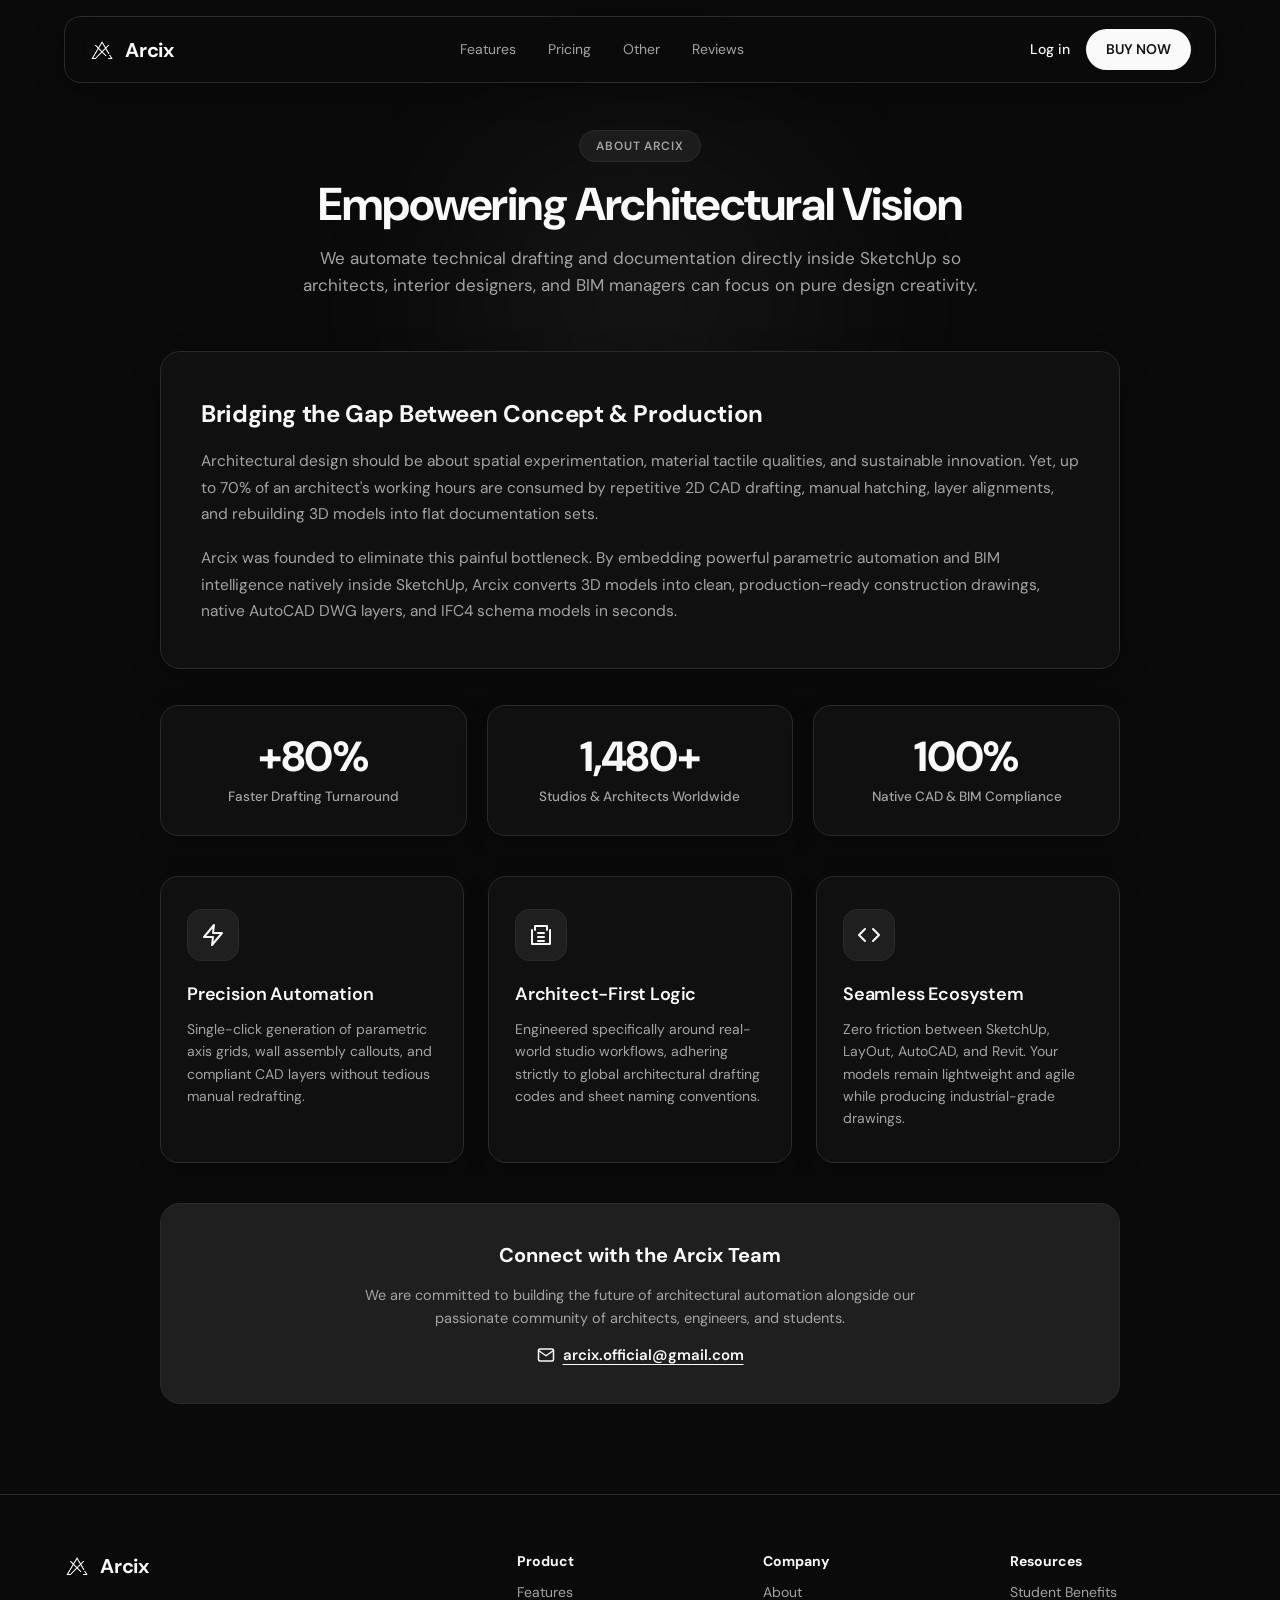
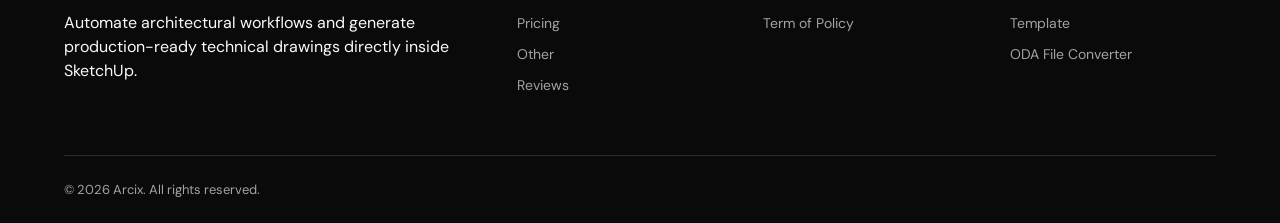
==== about.html @ 0bbe939a "Add files via upload" ====
<!doctype html>
<html lang="en" class="dark">

<head>
  <meta charset="UTF-8" />
  <meta name="viewport" content="width=device-width, initial-scale=1.0" />
  <meta name="description"
    content="Learn about Arcix - The intelligent SketchUp automation platform revolutionizing architectural workflows and construction documentation." />
  <title>About Arcix - Architectural Workflow Automation</title>
  <link rel="icon" id="favicon" type="image/png" href="logo/Logo_Light.png" />
  <link rel="apple-touch-icon" href="logo/Logo_Light.png" />

  <!-- Base site styling from Arcix -->
  <link rel="stylesheet" href="css/styles.css" />
  <!-- Dedicated Company pages styling -->
  <link rel="stylesheet" href="css/company.css" />
</head>

<body>
  <!-- Header: Arcix standard navigation -->
  <header class="site-header reveal reveal-top visible">
    <a class="brand" href="index.html" aria-label="Arcix home">
      <img class="brand-logo" src="logo/Logo_Light.png" alt="Arcix Logo" />
      <span>Arcix</span>
    </a>
    <nav aria-label="Main navigation">
      <a href="index.html#features">Features</a>
      <a href="index.html#pricing">Pricing</a>
      <a href="index.html#other">Other</a>
      <a href="index.html#reviews">Reviews</a>
    </nav>
    <div class="header-actions">
      <a class="login" href="#">Log in</a>
      <a class="button button-dark" href="index.html#pricing">BUY NOW</a>
    </div>
  </header>

  <main class="company-page">
    <div class="ambient-glow" aria-hidden="true"></div>

    <div class="container company-container">
      <div class="company-header">
        <span class="badge">About Arcix</span>
        <h1 class="page-title">Empowering Architectural Vision</h1>
        <p class="page-subtitle">
          We automate technical drafting and documentation directly inside SketchUp so architects, interior designers, and BIM managers can focus on pure design creativity.
        </p>
      </div>

      <!-- Story Showcase -->
      <article class="story-card">
        <h2>Bridging the Gap Between Concept &amp; Production</h2>
        <p>
          Architectural design should be about spatial experimentation, material tactile qualities, and sustainable innovation. Yet, up to 70% of an architect's working hours are consumed by repetitive 2D CAD drafting, manual hatching, layer alignments, and rebuilding 3D models into flat documentation sets.
        </p>
        <p>
          Arcix was founded to eliminate this painful bottleneck. By embedding powerful parametric automation and BIM intelligence natively inside SketchUp, Arcix converts 3D models into clean, production-ready construction drawings, native AutoCAD DWG layers, and IFC4 schema models in seconds.
        </p>
      </article>

      <!-- Key Metrics & Impact -->
      <div class="stats-grid">
        <div class="stat-card">
          <div class="stat-number">+80%</div>
          <p class="stat-label">Faster Drafting Turnaround</p>
        </div>
        <div class="stat-card">
          <div class="stat-number">1,480+</div>
          <p class="stat-label">Studios &amp; Architects Worldwide</p>
        </div>
        <div class="stat-card">
          <div class="stat-number">100%</div>
          <p class="stat-label">Native CAD &amp; BIM Compliance</p>
        </div>
      </div>

      <!-- Core Values -->
      <div class="values-grid">
        <div class="value-card">
          <div class="value-icon-box">
            <!-- Automation Icon -->
            <svg class="value-icon" viewBox="0 0 24 24" fill="none" stroke="currentColor" stroke-linecap="round" stroke-linejoin="round">
              <polygon points="13 2 3 14 12 14 11 22 21 10 12 10 13 2"/>
            </svg>
          </div>
          <h3 class="value-title">Precision Automation</h3>
          <p class="value-desc">
            Single-click generation of parametric axis grids, wall assembly callouts, and compliant CAD layers without tedious manual redrafting.
          </p>
        </div>

        <div class="value-card">
          <div class="value-icon-box">
            <!-- Architect First Icon -->
            <svg class="value-icon" viewBox="0 0 24 24" fill="none" stroke="currentColor" stroke-linecap="round" stroke-linejoin="round">
              <path d="M3 21h18M3 7v14M21 7v14M6 7V3h12v4M9 10h6M9 14h6M9 18h6"/>
            </svg>
          </div>
          <h3 class="value-title">Architect-First Logic</h3>
          <p class="value-desc">
            Engineered specifically around real-world studio workflows, adhering strictly to global architectural drafting codes and sheet naming conventions.
          </p>
        </div>

        <div class="value-card">
          <div class="value-icon-box">
            <!-- Interoperability Icon -->
            <svg class="value-icon" viewBox="0 0 24 24" fill="none" stroke="currentColor" stroke-linecap="round" stroke-linejoin="round">
              <polyline points="16 18 22 12 16 6"/>
              <polyline points="8 6 2 12 8 18"/>
            </svg>
          </div>
          <h3 class="value-title">Seamless Ecosystem</h3>
          <p class="value-desc">
            Zero friction between SketchUp, LayOut, AutoCAD, and Revit. Your models remain lightweight and agile while producing industrial-grade drawings.
          </p>
        </div>
      </div>

      <!-- Connect Callout -->
      <div class="contact-callout">
        <h3>Connect with the Arcix Team</h3>
        <p>
          We are committed to building the future of architectural automation alongside our passionate community of architects, engineers, and students.
        </p>
        <a class="contact-email-link" href="mailto:arcix.official@gmail.com">
          <svg width="18" height="18" viewBox="0 0 24 24" fill="none" stroke="currentColor" stroke-width="2" stroke-linecap="round" stroke-linejoin="round">
            <path d="M4 4h16c1.1 0 2 .9 2 2v12c0 1.1-.9 2-2 2H4c-1.1 0-2-.9-2-2V6c0-1.1.9-2 2-2z"/>
            <polyline points="22,6 12,13 2,6"/>
          </svg>
          <span>arcix.official@gmail.com</span>
        </a>
      </div>
    </div>
  </main>

  <!-- Footer: Arcix standard footer -->
  <footer class="site-footer reveal visible">
    <div class="container">
      <div class="footer-grid">
        <div>
          <a class="brand" href="index.html" aria-label="Arcix home">
            <img class="brand-logo" src="logo/Logo_Light.png" alt="Arcix Logo" />
            <span>Arcix</span>
          </a>
          <p>Automate architectural workflows and generate production-ready technical drawings directly inside SketchUp.</p>
        </div>
        <div>
          <h4>Product</h4>
          <a href="index.html#features">Features</a>
          <a href="index.html#pricing">Pricing</a>
          <a href="index.html#other">Other</a>
          <a href="index.html#reviews">Reviews</a>
        </div>
        <div>
          <h4>Company</h4>
          <a href="about.html">About</a>
          <a href="terms.html">Term of Policy</a>
        </div>
        <div>
          <h4>Resources</h4>
          <a href="student.html">Student Benefits</a>
          <a href="template.html">Template</a>
          <a href="oda-converter.html">ODA File Converter</a>
        </div>
      </div>
      <div class="footer-bottom">
        <span>© 2026 Arcix. All rights reserved.</span>
      </div>
    </div>
  </footer>
</body>

</html>
---- css/styles.css ----
@import url('https://fonts.googleapis.com/css2?family=DM+Mono:wght@400;500&family=DM+Sans:wght@400;500;600;700&display=swap');

/* ==========================================================================
   1. CSS VARIABLES & THEME SETUP
   ========================================================================== */
:root {
  --bg: #0a0a0a;
  --fg: #fafafa;
  --muted: #a3a3a3;
  --card: #101010;
  --secondary: #1f1f1f;
  --border: #292929;
  --radius: 16px;
}

/* Light Theme Variables */
html.light {
  --bg: #f7f7f8;
  --fg: #111111;
  --muted: #666666;
  --card: #ffffff;
  --secondary: #eeeeef;
  --border: #e2e2e4;
}

/* ==========================================================================
   2. RESET & BASE ELEMENTS
   ========================================================================== */
* {
  box-sizing: border-box;
}

html {
  scroll-behavior: smooth;
}

body {
  margin: 0;
  background: var(--bg);
  color: var(--fg);
  font-family: 'DM Sans', Arial, sans-serif;
  line-height: 1.5;
  transition: background-color 0.3s ease, color 0.3s ease;
}

a {
  color: inherit;
  text-decoration: none;
}

button {
  font: inherit;
  color: inherit;
  border: 0;
  cursor: pointer;
  background: none;
}

/* ==========================================================================
   3. LAYOUT UTILITIES
   ========================================================================== */
.container {
  width: min(1152px, calc(100% - 48px));
  margin: auto;
}

.section-pad {
  padding: 96px 24px 0;
}

.content-section {
  padding: 112px 0;
  scroll-margin-top: 32px;
}

/* ==========================================================================
   4. NAVIGATION & HEADER
   ========================================================================== */
.site-header {
  position: fixed;
  z-index: 10;
  top: 16px;
  left: 50%;
  transform: translateX(-50%);
  width: min(1152px, calc(100% - 32px));
  display: flex;
  align-items: center;
  justify-content: space-between;
  padding: 12px 24px;
  border: 1px solid var(--border);
  border-radius: var(--radius);
  background: rgba(10, 10, 10, 0.8);
  backdrop-filter: blur(14px);
  -webkit-backdrop-filter: blur(14px);
  box-shadow: 0 8px 30px rgba(0, 0, 0, 0.3);
  transition: background-color 0.3s ease, border-color 0.3s ease;
}

html.light .site-header {
  background: rgba(255, 255, 255, 0.85);
}

.brand {
  display: flex;
  align-items: center;
  gap: 10px;
  font-weight: 700;
  font-size: 20px;
  letter-spacing: -0.01em;
}

.brand-logo {
  width: 26px;
  height: 26px;
  object-fit: contain;
  display: block;
  flex-shrink: 0;
  transition: transform 0.2s ease, filter 0.2s ease;
}

.brand:hover .brand-logo {
  transform: scale(1.08);
}

html.light .brand-logo {
  filter: invert(1);
}

.site-header nav {
  display: flex;
  gap: 32px;
  color: var(--muted);
  font-size: 14px;
}

.site-header nav a:hover,
.site-footer a:hover {
  color: var(--fg);
}

.header-actions {
  display: flex;
  align-items: center;
  gap: 16px;
  font-size: 14px;
}

.login {
  font-weight: 500;
}

/* Common Button Styles */
.button {
  display: inline-flex;
  align-items: center;
  justify-content: center;
  border-radius: 999px;
  padding: 10px 20px;
  font-size: 14px;
  font-weight: 600;
  transition: 0.2s ease;
}

.button-dark {
  background: var(--fg);
  color: #111;
}

.button-dark:hover {
  opacity: 0.85;
}

.button-outline {
  border: 1px solid var(--border);
}

.button-outline:hover {
  background: var(--secondary);
}

/* ==========================================================================
   5. HERO SECTION
   ========================================================================== */
.hero {
  position: relative;
  width: 100%;
  height: 100vh;
  min-height: 600px;
  margin: 0;
  padding: 0;
  overflow: hidden;
}

.hero-stage {
  position: relative;
  width: 100%;
  height: 100%;
  overflow: hidden;
}

.hero-stage>.hero-image {
  position: absolute;
  inset: 0;
  width: 100%;
  height: 100%;
  object-fit: cover;
  object-position: center 42%;
}

/* Dark overlay for contrast on Hero text */
.hero-overlay {
  position: absolute;
  inset: 0;
  width: 100%;
  height: 100%;
  background: rgba(10, 10, 10, 0.55);
  pointer-events: none;
  z-index: 1;
}

/* Hero Content */
.hero-content {
  position: relative;
  z-index: 2;
  width: 100%;
  height: 100%;
  display: flex;
  flex-direction: column;
  align-items: center;
  justify-content: center;
  text-align: center;
  padding: 64px 24px;
  box-sizing: border-box;
}

@media (max-width: 850px) {
  .hero {
    height: 100vh;
    min-height: 520px;
  }

  /* Tùy chỉnh khối Features trên điện thoại / tablet */
  .features-section {
    padding: 64px 0 32px;
  }

  .features-heading h2 {
    font-size: 20px;
    margin-bottom: 16px;
  }

  .features-container {
    width: calc(100% - 24px);
    max-width: 100%;
  }

  .features-image-wrap {
    width: 100%;
    aspect-ratio: 2752 / 1536;
    height: auto;
    max-height: none;
  }
}

.proof {
  display: inline-flex;
  gap: 8px;
  align-items: center;
  border: 1px solid rgba(255, 255, 255, 0.2);
  background: rgba(255, 255, 255, 0.06);
  padding: 6px 16px;
  border-radius: 999px;
  color: rgba(255, 255, 255, 0.6);
  font-size: 12px;
  margin-bottom: 24px;
}

.hero h1 {
  max-width: 800px;
  margin: 0;
  font-size: clamp(42px, 6vw, 78px);
  line-height: 1.08;
  letter-spacing: -0.05em;
}

.hero-subtitle {
  max-width: 600px;
  margin-top: 24px;
  color: rgba(255, 255, 255, 0.8);
  font-size: 17px;
  transition: text-align 0.2s ease;
}

.hero-subtitle span {
  display: inline-block;
  background: rgba(255, 255, 255, 0.12);
  padding: 3px 6px;
  border-radius: 4px;
  line-height: 1.8;
  transition: all 0.2s ease;
}

/* Preset font classes applied via JS */
.hero-subtitle span.sans {
  font-family: 'DM Sans', sans-serif;
  text-transform: none;
}

.hero-subtitle span.display {
  font-family: 'DM Sans', sans-serif;
  font-weight: 700;
  letter-spacing: -0.02em;
}

.hero-subtitle span.mono {
  font-family: 'DM Mono', monospace;
  letter-spacing: -0.02em;
}

.hero-subtitle span.serif {
  font-family: Georgia, 'Times New Roman', serif;
  font-style: italic;
}

.hero-subtitle span.upper {
  text-transform: uppercase;
  letter-spacing: 0.08em;
  font-size: 14px;
}

/* ==========================================================================
   6. INTERACTIVE FORMATTING TOOLBAR
   ========================================================================== */
.toolbar {
  display: flex;
  align-items: center;
  gap: 4px;
  margin-top: 32px;
  padding: 8px 16px;
  border: 1px solid rgba(255, 255, 255, 0.2);
  border-radius: 999px;
  background: rgba(255, 255, 255, 0.07);
  backdrop-filter: blur(10px);
  -webkit-backdrop-filter: blur(10px);
}

.toolbar i {
  height: 18px;
  width: 1px;
  background: rgba(255, 255, 255, 0.2);
  margin: 0 8px;
}

.tool {
  min-width: 28px;
  padding: 5px 8px;
  border-radius: 6px;
  color: rgba(255, 255, 255, 0.73);
  transition: background 0.15s ease, color 0.15s ease;
}

.tool:hover,
.tool.active {
  background: rgba(255, 255, 255, 0.15);
  color: #fff;
}

/* Style Dropdown Picker */
.style-picker {
  position: relative;
}

.style-button {
  display: flex;
  align-items: center;
  gap: 8px;
  text-align: left;
}

.style-button span:first-child {
  display: flex;
  flex-direction: column;
  line-height: 1.1;
}

.style-button b {
  font-size: 10px;
}

.style-button small {
  font-size: 9px;
  color: rgba(255, 255, 255, 0.55);
}

.style-menu {
  position: absolute;
  bottom: 42px;
  left: 0;
  width: 160px;
  overflow: hidden;
  border: 1px solid rgba(255, 255, 255, 0.2);
  border-radius: 12px;
  background: rgba(17, 17, 17, 0.95);
  box-shadow: 0 14px 40px rgba(0, 0, 0, 0.5);
  backdrop-filter: blur(18px);
  -webkit-backdrop-filter: blur(18px);
  z-index: 20;
}

.style-menu button {
  display: flex;
  width: 100%;
  justify-content: space-between;
  align-items: center;
  padding: 10px 12px;
  color: rgba(255, 255, 255, 0.7);
  text-align: left;
  font-size: 12px;
  transition: background 0.15s ease, color 0.15s ease;
}

.style-menu button small {
  display: block;
  font-size: 10px;
  opacity: 0.7;
}

.style-menu button:hover,
.style-menu button.selected {
  background: rgba(255, 255, 255, 0.15);
  color: #fff;
}

/* ==========================================================================
   7. TRUST BAR SECTION
   ========================================================================== */
.trust-bar {
  border-bottom: 1px solid var(--border);
  padding: 24px;
}

.trust-items {
  display: flex;
  justify-content: center;
  flex-wrap: wrap;
  gap: 36px;
  color: var(--muted);
  font-size: 14px;
}

/* ==========================================================================
   8. HEADINGS & SHARED COMPONENTS
   ========================================================================== */
.section-heading {
  margin-bottom: 48px;
}

.section-heading h2,
.center-heading h2,
.feature-title,
.cta-card h2 {
  font-size: clamp(32px, 4vw, 44px);
  line-height: 1.12;
  letter-spacing: -0.04em;
  margin: 0;
}

.section-heading p,
.center-heading p,
.feature-intro {
  max-width: 520px;
  color: var(--muted);
  margin: 16px 0 0;
}

.badge {
  display: inline-block;
  background: var(--secondary);
  border-radius: 999px;
  padding: 6px 14px;
  color: var(--muted);
  font-size: 12px;
}

/* Shared Card Wrapper Styling */
.features-card,
.feature-card,
.platform-card,
.price-card,
.cta-card {
  border: 1px solid var(--border);
  background: var(--card);
  border-radius: var(--radius);
  overflow: hidden;
}

/* ==========================================================================
   10. FEATURES SHOWCASE
   ========================================================================== */
.features-section {
  position: relative;
  padding: 96px 0 48px;
}

.features-container {
  display: flex;
  flex-direction: column;
  align-items: center;
  justify-content: center;
  width: min(1152px, calc(100% - 32px));
  max-width: 1152px;
  margin: 0 auto;
}

.features-heading {
  margin-bottom: 32px;
  text-align: center;
  width: 100%;
}

.features-heading h2 {
  font-size: clamp(22px, 2.8vw, 36px);
  margin: 0;
  letter-spacing: -0.02em;
  font-weight: 700;
}

.features-showcase {
  position: relative;
  width: 100%;
  display: flex;
  justify-content: center;
  align-items: center;
}

.features-image-wrap {
  position: relative;
  width: 100%;
  max-width: 1152px;
  aspect-ratio: 2752 / 1536;
  border-radius: 16px;
  overflow: hidden;
  background: #fbf8f0;
  border: 1px solid rgba(255, 255, 255, 0.16);
  box-shadow: 0 24px 60px rgba(0, 0, 0, 0.5);
  transition: transform 0.3s ease, box-shadow 0.3s ease;
}

html.light .features-image-wrap {
  border-color: rgba(0, 0, 0, 0.12);
  box-shadow: 0 20px 50px rgba(0, 0, 0, 0.1);
}

.features-main-img {
  width: 100%;
  height: 100%;
  object-fit: contain;
  display: block;
}

/* ==========================================================================
   11. PRICING SECTION
   ========================================================================== */
.pricing-container {
  max-width: 1000px;
}

.center-heading {
  text-align: center;
  margin-bottom: 64px;
}

.center-heading small {
  color: var(--muted);
  letter-spacing: 0.2em;
}

.center-heading p {
  margin-left: auto;
  margin-right: auto;
}

/* ==========================================================================
   Billing Cycle Switcher (1 Month, 6 Months, 12 Months)
   ========================================================================== */
.billing-switcher-wrap {
  display: flex;
  justify-content: center;
  align-items: center;
  margin: -24px auto 40px;
}

.billing-switcher {
  display: inline-flex;
  align-items: center;
  gap: 4px;
  padding: 4px;
  background: var(--card);
  border: 1px solid var(--border);
  border-radius: 999px;
  box-shadow: 0 4px 20px rgba(0, 0, 0, 0.2);
}

.billing-btn {
  display: inline-flex;
  align-items: center;
  gap: 8px;
  padding: 7px 18px;
  border-radius: 999px;
  font-family: inherit;
  font-size: 13px;
  font-weight: 600;
  color: var(--muted);
  background: transparent;
  border: none;
  cursor: pointer;
  transition: all 0.25s cubic-bezier(0.16, 1, 0.3, 1);
  white-space: nowrap;
}

.billing-btn:hover {
  color: var(--fg);
}

.billing-btn.active {
  background: var(--fg);
  color: var(--bg);
  box-shadow: 0 2px 10px rgba(0, 0, 0, 0.2);
}

.billing-badge {
  font-size: 10px;
  font-weight: 700;
  padding: 2px 7px;
  border-radius: 999px;
  text-transform: uppercase;
  letter-spacing: 0.05em;
  background: rgba(34, 197, 94, 0.15);
  color: #22c55e;
  border: 1px solid rgba(34, 197, 94, 0.3);
  transition: all 0.2s ease;
}

.billing-btn.active .billing-badge {
  background: #111111;
  color: #22c55e;
  border-color: #22c55e;
}

html.light .billing-btn.active .billing-badge {
  background: #f7f7f8;
  color: #15803d;
  border-color: #15803d;
}

.pricing-grid {
  display: grid;
  grid-template-columns: repeat(3, 1fr);
  gap: 24px;
  align-items: stretch;
}

.price-card {
  display: flex;
  flex-direction: column;
  padding: 28px;
  transition: transform 0.2s ease, border-color 0.2s ease;
}

.price-card.featured {
  background: var(--fg);
  color: #111;
  transform: scaleY(1.04);
}

.price-card>em {
  align-self: center;
  background: #222;
  color: #fff;
  border-radius: 999px;
  padding: 5px 12px;
  font-size: 10px;
  font-style: normal;
  text-transform: uppercase;
  letter-spacing: 0.15em;
  margin-bottom: 12px;
}

.price-card p {
  color: var(--muted);
  margin: 0;
  font-weight: 600;
}

.featured p,
.featured > span {
  color: #666;
}

.price-card strong {
  font-size: 42px;
  letter-spacing: -0.04em;
  margin-top: 8px;
}

/* Strikethrough Original Price Row */
.price-val-row {
  display: inline-flex;
  align-items: baseline;
  gap: 10px;
  margin-top: 8px;
}

.price-val-row strong,
.price-card .price-val {
  margin-top: 0;
  font-size: 42px;
  font-weight: 700;
  letter-spacing: -0.04em;
  line-height: 1;
  display: inline-flex;
  align-items: baseline;
  gap: 4px;
  color: var(--fg);
}

.featured .price-val-row strong,
.featured .price-val {
  color: #111111;
}

.price-card .price-val span,
#standard-price-val,
#pro-price-val,
#ultra-price-val {
  font-size: 42px !important;
  font-weight: 700;
  letter-spacing: -0.04em;
  line-height: 1;
  display: inline-block;
  color: inherit !important;
}

.featured #pro-price-val {
  color: #111111 !important;
}

.price-original {
  font-size: 20px !important;
  font-weight: 500;
  color: var(--muted);
  text-decoration: line-through;
  text-decoration-color: #ef4444;
  -webkit-text-decoration-color: #ef4444;
  text-decoration-thickness: 2.5px;
  letter-spacing: -0.02em;
  opacity: 0.85;
  white-space: nowrap;
}

.featured .price-original {
  color: #777777;
}

.price-card strong small,
.price-card .period-text {
  font-size: 14px;
  color: var(--muted);
  font-weight: 400;
  letter-spacing: normal;
}

.featured strong small,
.featured .period-text {
  color: #666666;
}

.price-card > span {
  color: var(--muted);
  font-size: 14px;
}

.price-card hr {
  width: 100%;
  border: 0;
  border-top: 1px solid var(--border);
  margin: 24px 0;
}

.price-card ul {
  padding: 0;
  margin: 0;
  list-style: none;
  display: grid;
  gap: 12px;
  flex: 1;
  color: var(--muted);
  font-size: 14px;
}

.featured ul {
  color: #333;
}

.price-card li {
  display: flex;
  align-items: flex-start;
  gap: 15px;
  line-height: 1.45;
}

.price-card li:before {
  content: '✓';
  display: grid;
  place-items: center;
  width: 16px;
  height: 16px;
  flex-shrink: 0;
  border-radius: 50%;
  background: #222;
  color: #fff;
  font-size: 10px;
  margin-top: 2px;
}

.price-card a {
  display: flex;
  justify-content: center;
  gap: 8px;
  border: 1px solid var(--border);
  border-radius: 12px;
  padding: 11px;
  margin-top: 32px;
  font-size: 14px;
  font-weight: 600;
  transition: background 0.2s, color 0.2s;
}

.price-card a:hover {
  background: var(--fg);
  color: var(--bg);
}

.featured a {
  background: #111;
  color: #fff;
  border-color: #111;
}

/* Dual action buttons for Pro card */
.price-actions {
  display: flex;
  flex-direction: column;
  gap: 10px;
  margin-top: 32px;
}

.price-card .price-actions a {
  margin-top: 0;
}

.featured a.btn-upgrade-standard {
  background: #ffffff;
  color: #000000;
  border: 1.5px solid #000000;
  box-shadow: 0 1px 3px rgba(0, 0, 0, 0.08);
}

.featured a.btn-upgrade-standard:hover {
  background: #000000;
  color: #ffffff;
  border-color: #000000;
}

/* Ultra device selector & header row */
.price-header-row {
  display: flex;
  align-items: center;
  justify-content: space-between;
  gap: 8px;
  margin-top: 8px;
}

.price-header-row .price-val-row {
  margin-top: 0;
  display: inline-flex;
  align-items: baseline;
  gap: 8px;
}

.price-header-row strong,
.price-header-row .price-val {
  margin-top: 0;
  display: inline-flex;
  align-items: baseline;
  gap: 4px;
  font-size: 42px;
  font-weight: 700;
  letter-spacing: -0.04em;
  color: var(--fg);
  line-height: 1;
}

.price-card strong #standard-price-val,
.price-card strong #ultra-price-val,
.price-header-row #ultra-price-val {
  font-size: 42px !important;
  font-weight: 700;
  letter-spacing: -0.04em;
  color: var(--fg);
  line-height: 1;
  display: inline-block;
}

.price-card strong #pro-price-val {
  font-size: 42px !important;
  font-weight: 700;
  letter-spacing: -0.04em;
  color: #111111;
  line-height: 1;
  display: inline-block;
}

.price-header-row strong small {
  font-size: 14px;
  color: var(--muted);
  font-weight: 400;
  letter-spacing: normal;
}

/* Device Select Dropdown (Above Get Started button) */
.device-select-box {
  width: 100%;
}

.device-select {
  width: 100%;
  appearance: none;
  -webkit-appearance: none;
  -moz-appearance: none;
  background-color: var(--secondary);
  color: var(--fg);
  border: 1px solid var(--border);
  border-radius: 12px;
  padding: 11px 36px 11px 16px;
  font-family: inherit;
  font-size: 14px;
  font-weight: 600;
  cursor: pointer;
  outline: none;
  transition: border-color 0.2s ease, background-color 0.2s ease;
  background-image: url("data:image/svg+xml,%3Csvg xmlns='http://www.w3.org/2000/svg' width='14' height='14' viewBox='0 0 24 24' fill='none' stroke='%23a3a3a3' stroke-width='2.5' stroke-linecap='round' stroke-linejoin='round'%3E%3Cpath d='m6 9 6 6 6-6'/%3E%3C/svg%3E");
  background-repeat: no-repeat;
  background-position: right 14px center;
  line-height: 1.4;
  box-sizing: border-box;
  display: block;
}

.device-select:hover {
  border-color: var(--muted);
  background-color: #222222;
}

.device-select:focus {
  border-color: var(--fg);
  box-shadow: 0 0 0 2px rgba(255, 255, 255, 0.12);
}

.device-select option {
  background-color: #181818;
  color: #fafafa;
  padding: 10px 14px;
  font-size: 14px;
  font-weight: 500;
}

html.light .device-select option {
  background-color: #ffffff;
  color: #111111;
}

@keyframes pricePop {
  0% {
    transform: scale(0.92);
    opacity: 0.5;
  }

  100% {
    transform: scale(1);
    opacity: 1;
  }
}

.price-pop {
  animation: pricePop 0.22s cubic-bezier(0.16, 1, 0.3, 1);
}

/* ==========================================================================
   12. PRODUCTS & ECOSYSTEM SECTION (4-COLUMN HORIZONTAL LIST)
   ========================================================================== */
.feature-title {
  max-width: 620px;
  margin: 16px 0;
}

/* Ecosystem Switcher (PLUGIN / TEMPLATE) */
.ecosystem-switcher-wrap {
  display: flex;
  justify-content: center;
  align-items: center;
  margin: 32px auto 36px;
  width: 100%;
}

.ecosystem-switcher {
  display: inline-flex;
  align-items: center;
  gap: 4px;
  padding: 4px;
  background: var(--card);
  border: 1px solid var(--border);
  border-radius: 999px;
  box-shadow: 0 4px 18px rgba(0, 0, 0, 0.2);
}

.ecosystem-btn {
  display: inline-flex;
  align-items: center;
  gap: 8px;
  padding: 8px 24px;
  border-radius: 999px;
  font-size: 13px;
  font-weight: 700;
  letter-spacing: 0.06em;
  color: var(--muted);
  cursor: pointer;
  background: transparent;
  border: none;
  transition: all 0.2s cubic-bezier(0.16, 1, 0.3, 1);
  outline: none;
}

.ecosystem-btn:hover {
  color: var(--fg);
}

.ecosystem-btn.active {
  background: var(--fg);
  color: var(--bg);
  box-shadow: 0 2px 10px rgba(0, 0, 0, 0.2);
}

html.light .ecosystem-switcher {
  background: #ffffff;
  border-color: var(--border);
  box-shadow: 0 4px 16px rgba(0, 0, 0, 0.06);
}

html.light .ecosystem-btn.active {
  background: #111111;
  color: #ffffff;
}

.ecosystem-view {
  animation: ecosystemFadeIn 0.26s cubic-bezier(0.16, 1, 0.3, 1);
}

@keyframes ecosystemFadeIn {
  from {
    opacity: 0;
    transform: translateY(8px);
  }
  to {
    opacity: 1;
    transform: translateY(0);
  }
}

.products-grid {
  display: grid;
  grid-template-columns: repeat(4, 1fr);
  gap: 20px;
  margin-top: 0;
}

.product-card {
  background: var(--card);
  border: 1px solid var(--border);
  border-radius: var(--radius);
  overflow: hidden;
  display: flex;
  flex-direction: column;
  transition: transform 0.25s ease, border-color 0.25s ease, box-shadow 0.25s ease;
}

.product-card:hover {
  transform: translateY(-4px);
  border-color: rgba(255, 255, 255, 0.45);
  box-shadow: 0 16px 36px rgba(0, 0, 0, 0.5);
}

html.light .product-card:hover {
  border-color: rgba(0, 0, 0, 0.35);
  box-shadow: 0 16px 36px rgba(0, 0, 0, 0.12);
}

.product-card-img {
  width: 100%;
  height: 160px;
  background: #ffffff;
  display: flex;
  align-items: center;
  justify-content: center;
  padding: 12px;
  box-sizing: border-box;
  border-bottom: 1px solid var(--border);
  overflow: hidden;
}

.product-card-img img {
  width: 100%;
  height: 100%;
  object-fit: contain;
  display: block;
  transition: transform 0.3s ease;
}

.product-card:hover .product-card-img img {
  transform: scale(1.05);
}

.product-card-body {
  padding: 20px;
  display: flex;
  flex-direction: column;
  flex: 1;
}

.product-badge {
  font-family: 'DM Mono', monospace;
  font-size: 11px;
  font-weight: 700;
  letter-spacing: 0.08em;
  color: var(--muted);
  text-transform: uppercase;
  margin-bottom: 8px;
}

.product-card-body h3 {
  font-size: 16px;
  font-weight: 600;
  line-height: 1.35;
  margin: 0 0 8px;
  color: var(--fg);
}

.product-card-body p {
  font-size: 13px;
  color: var(--muted);
  line-height: 1.6;
  margin: 0;
  flex: 1;
}

/* Product Card Footer & Pricing */
.product-card-footer {
  margin-top: 18px;
  padding-top: 14px;
  border-top: 1px solid var(--border);
  display: flex;
  flex-direction: column;
  gap: 12px;
}

.product-price-row {
  display: flex;
  align-items: baseline;
  gap: 8px;
}

.product-price-original {
  font-size: 14px;
  font-weight: 500;
  color: var(--muted);
  text-decoration: line-through;
  text-decoration-color: #ef4444;
  -webkit-text-decoration-color: #ef4444;
  text-decoration-thickness: 1.5px;
  opacity: 0.85;
}

.product-price {
  display: inline-flex;
  align-items: baseline;
  gap: 4px;
}

.product-price-val {
  font-size: 22px;
  font-weight: 700;
  letter-spacing: -0.03em;
  color: var(--fg);
  line-height: 1;
}

.product-price-unit {
  font-size: 12px;
  color: var(--muted);
  font-weight: 400;
}

.product-buy-btn {
  display: flex;
  align-items: center;
  justify-content: center;
  gap: 6px;
  width: 100%;
  padding: 10px 14px;
  border-radius: 10px;
  border: 1px solid var(--border);
  background: var(--secondary);
  color: var(--fg);
  font-size: 13px;
  font-weight: 600;
  box-sizing: border-box;
  text-decoration: none;
  transition: background-color 0.2s ease, color 0.2s ease, border-color 0.2s ease, transform 0.2s ease, box-shadow 0.2s ease;
  cursor: pointer;
}

.product-buy-btn:hover {
  background: var(--fg);
  color: var(--bg);
  border-color: var(--fg);
  transform: translateY(-2px);
  box-shadow: 0 4px 14px rgba(0, 0, 0, 0.35);
}

.product-buy-btn b {
  transition: transform 0.2s ease;
  display: inline-block;
}

.product-buy-btn:hover b {
  transform: translateX(3px);
}

html.light .product-buy-btn {
  background: #f2f2f4;
  color: #111111;
  border-color: #e2e2e4;
}

html.light .product-buy-btn:hover {
  background: #111111;
  color: #ffffff;
  border-color: #111111;
  box-shadow: 0 4px 14px rgba(0, 0, 0, 0.12);
}

/* ==========================================================================
   13. CTA SECTION
   ========================================================================== */
.cta-card {
  position: relative;
  text-align: center;
  padding: 64px 32px;
  background: var(--secondary);
  background-image: radial-gradient(rgba(255, 255, 255, 0.08) 1px, transparent 1px);
  background-size: 24px 24px;
}

.cta-card p {
  max-width: 500px;
  margin: 16px auto 0;
  color: var(--muted);
}

.cta-card>div {
  display: flex;
  justify-content: center;
  gap: 16px;
  margin-top: 32px;
}

/* ==========================================================================
   14. REVIEWS & TESTIMONIALS SECTION (4.8 / 5.0 STARS)
   ========================================================================== */
.reviews-section {
  position: relative;
  border-top: 1px solid var(--border);
}

.reviews-intro {
  max-width: 620px;
  margin: 16px auto 0;
  color: var(--muted);
}

/* Scoreboard Card */
.reviews-scoreboard {
  background: var(--card);
  border: 1px solid var(--border);
  border-radius: var(--radius);
  padding: 36px 48px;
  display: grid;
  grid-template-columns: 280px 1fr;
  gap: 48px;
  align-items: center;
  box-shadow: 0 12px 32px rgba(0, 0, 0, 0.25);
  max-width: 860px;
  margin: 48px auto 0;
}

html.light .reviews-scoreboard {
  box-shadow: 0 12px 32px rgba(0, 0, 0, 0.05);
}

/* Score summary column */
.score-summary {
  display: flex;
  flex-direction: column;
  align-items: center;
  text-align: center;
  border-right: 1px solid var(--border);
  padding-right: 28px;
}

.score-big {
  font-size: 64px;
  font-weight: 800;
  line-height: 1;
  letter-spacing: -0.04em;
  background: linear-gradient(135deg, #f59e0b, #fbbf24);
  -webkit-background-clip: text;
  -webkit-text-fill-color: transparent;
}

.score-stars {
  display: flex;
  gap: 4px;
  margin: 10px 0 6px;
  color: #f59e0b;
  font-size: 20px;
  line-height: 1;
}

.score-caption {
  margin: 0 0 4px;
  font-size: 14px;
  color: var(--fg);
}

.score-caption strong {
  font-weight: 700;
  color: #f59e0b;
}

.score-count {
  font-size: 12px;
  color: var(--muted);
}

/* Score distribution bars */
.score-bars {
  display: flex;
  flex-direction: column;
  gap: 10px;
  justify-content: center;
}

.score-bar-row {
  display: flex;
  align-items: center;
  gap: 12px;
  font-size: 12px;
}

.bar-label {
  font-family: 'DM Mono', monospace;
  font-size: 11px;
  font-weight: 600;
  color: var(--muted);
  width: 50px;
  flex-shrink: 0;
}

.bar-track {
  flex: 1;
  height: 8px;
  background: rgba(255, 255, 255, 0.08);
  border-radius: 999px;
  overflow: hidden;
}

html.light .bar-track {
  background: rgba(0, 0, 0, 0.07);
}

.bar-fill {
  height: 100%;
  border-radius: 999px;
  background: linear-gradient(90deg, #f59e0b, #fbbf24);
  transition: width 0.6s cubic-bezier(0.16, 1, 0.3, 1);
}

.bar-pct {
  font-family: 'DM Mono', monospace;
  font-size: 11px;
  color: var(--muted);
  width: 34px;
  text-align: right;
  flex-shrink: 0;
}

/* Reviews Grid */
.reviews-grid {
  display: grid;
  grid-template-columns: repeat(3, 1fr);
  gap: 24px;
  margin-top: 48px;
}

.review-card {
  background: var(--card);
  border: 1px solid var(--border);
  border-radius: var(--radius);
  padding: 24px;
  display: flex;
  flex-direction: column;
  transition: transform 0.25s ease, border-color 0.25s ease, box-shadow 0.25s ease, opacity 0.3s ease;
}

.review-card:hover {
  transform: translateY(-4px);
  border-color: rgba(255, 255, 255, 0.35);
  box-shadow: 0 16px 36px rgba(0, 0, 0, 0.45);
}

html.light .review-card:hover {
  border-color: rgba(0, 0, 0, 0.25);
  box-shadow: 0 16px 36px rgba(0, 0, 0, 0.08);
}

.review-card.hidden {
  display: none !important;
}

/* Review card header */
.review-header {
  display: flex;
  align-items: center;
  gap: 12px;
  margin-bottom: 14px;
  padding-bottom: 14px;
  border-bottom: 1px solid var(--border);
}

.reviewer-avatar {
  width: 42px;
  height: 42px;
  border-radius: 50%;
  display: flex;
  align-items: center;
  justify-content: center;
  font-weight: 700;
  font-size: 14px;
  color: #ffffff;
  flex-shrink: 0;
  letter-spacing: 0.02em;
  box-shadow: 0 4px 12px rgba(0, 0, 0, 0.25);
}

.avatar-blue {
  background: linear-gradient(135deg, #1d4ed8, #3b82f6);
}

.avatar-purple {
  background: linear-gradient(135deg, #6d28d9, #a855f7);
}

.avatar-emerald {
  background: linear-gradient(135deg, #047857, #10b981);
}

.avatar-amber {
  background: linear-gradient(135deg, #b45309, #f59e0b);
}

.avatar-rose {
  background: linear-gradient(135deg, #be123c, #f43f5e);
}

.avatar-cyan {
  background: linear-gradient(135deg, #0e7490, #06b6d4);
}

.reviewer-meta {
  display: flex;
  flex-direction: column;
  align-items: flex-start;
  gap: 4px;
  overflow: hidden;
}

.reviewer-meta h4,
.reviewer-name-row h4 {
  margin: 0;
  font-size: 14px;
  font-weight: 700;
  color: var(--fg);
}

.verified-pill {
  display: inline-flex;
  align-items: center;
  width: fit-content;
  font-size: 10px;
  font-weight: 600;
  color: #10b981;
  background: rgba(16, 185, 129, 0.12);
  border: 1px solid rgba(16, 185, 129, 0.28);
  border-radius: 999px;
  padding: 1px 7px;
  line-height: 1.4;
  white-space: nowrap;
}

html.light .verified-pill {
  background: rgba(16, 185, 129, 0.14);
  color: #047857;
  border-color: rgba(4, 120, 87, 0.25);
}

.reviewer-role {
  font-size: 12px;
  color: var(--muted);
  line-height: 1.35;
  white-space: nowrap;
  overflow: hidden;
  text-overflow: ellipsis;
}

/* Rating row inside header aligned to the right */
.review-rating-row {
  display: flex;
  align-items: center;
  gap: 8px;
  margin-left: auto;
  flex-shrink: 0;
}

.review-stars {
  display: inline-flex;
  gap: 2px;
  color: #f59e0b;
  font-size: 15px;
  line-height: 1;
}

.review-stars .star-icon.dim {
  color: var(--border);
  opacity: 0.7;
}

.review-score-tag {
  font-family: 'DM Mono', monospace;
  font-size: 11px;
  font-weight: 700;
  color: #f59e0b;
}

/* Title & Body */
.review-title {
  font-size: 15px;
  font-weight: 700;
  line-height: 1.35;
  margin: 0 0 10px;
  color: var(--fg);
  letter-spacing: -0.01em;
}

.review-body {
  font-size: 13.5px;
  line-height: 1.6;
  color: var(--muted);
  margin: 0;
}

/* ==========================================================================
   15. FOOTER
   ========================================================================== */
.site-footer {
  border-top: 1px solid var(--border);
  padding: 56px 0 24px;
}

.footer-grid {
  display: grid;
  grid-template-columns: 2fr repeat(3, 1fr);
  gap: 40px;
}

.footer-grid>div {
  display: flex;
  flex-direction: column;
  gap: 10px;
}

.footer-grid .brand {
  margin-bottom: 4px;
}

.footer-grid h4 {
  margin: 0;
  font-size: 14px;
}

.footer-grid a:not(.brand) {
  color: var(--muted);
  font-size: 14px;
}

.footer-bottom {
  display: flex;
  justify-content: space-between;
  border-top: 1px solid var(--border);
  margin-top: 56px;
  padding-top: 24px;
  color: var(--muted);
  font-size: 13px;
}

/* ==========================================================================
   15. SCROLL ANIMATIONS
   ========================================================================== */
.reveal {
  opacity: 0;
  transform: translateY(28px);
  transition: opacity 0.7s ease, transform 0.7s ease;
}

.reveal.visible {
  opacity: 1;
  transform: none;
}

.reveal-top {
  opacity: 0;
  transform: translate(-50%, -20px);
}

.reveal-top.visible {
  transform: translate(-50%, 0);
}

/* ==========================================================================
   16. RESPONSIVE DESIGN (MEDIA QUERIES)
   ========================================================================== */
@media (max-width: 760px) {
  .site-header {
    padding: 10px 14px;
  }

  .site-header nav,
  .login {
    display: none;
  }

  .header-actions {
    margin-left: auto;
  }

  .section-pad {
    padding-left: 12px;
    padding-right: 12px;
  }

  .hero-panel {
    min-height: 590px;
  }

  .hero-content {
    padding: 56px 16px 160px;
  }

  .toolbar {
    flex-wrap: wrap;
    justify-content: center;
    border-radius: 18px;
  }

  .features-grid,
  .platform-grid,
  .pricing-grid {
    grid-template-columns: 1fr;
  }

  .products-grid {
    grid-template-columns: repeat(2, 1fr);
  }
}

@media (max-width: 600px) {
  .products-grid {
    grid-template-columns: 1fr;
  }

  .price-card.featured {
    transform: none;
  }

  .footer-grid {
    grid-template-columns: 1fr 1fr;
  }

  .footer-grid>div:first-child {
    grid-column: 1 / -1;
  }

  .footer-bottom {
    flex-direction: column;
    gap: 12px;
  }


  .cta-card>div {
    flex-direction: column;
    align-items: stretch;
  }
}

@media (max-width: 960px) {
  .reviews-scoreboard {
    grid-template-columns: 1fr;
    padding: 28px 24px;
    gap: 28px;
    text-align: center;
  }

  .score-summary {
    border-right: none;
    border-bottom: 1px solid var(--border);
    padding-right: 0;
    padding-bottom: 24px;
  }

  .score-bars {
    max-width: 420px;
    margin: 0 auto;
    width: 100%;
  }

  .reviews-grid {
    grid-template-columns: repeat(2, 1fr);
  }
}

@media (max-width: 680px) {
  .reviews-grid {
    grid-template-columns: 1fr;
  }
}

/* ==========================================================================
   17. ACCESSIBILITY PREFERENCES
   ========================================================================== */
@media (prefers-reduced-motion: reduce) {

  *,
  *::before,
  *::after {
    scroll-behavior: auto !important;
    animation: none !important;
    transition: none !important;
  }
}
---- css/company.css ----
/* ==========================================================================
   Company Pages (About & Terms of Policy) Styles - Arcix
   Fully Compatible with Arcix Dark & Light Themes
   ========================================================================== */

/* Page Wrapper */
.company-page {
  position: relative;
  min-height: calc(100vh - 200px);
  display: flex;
  flex-direction: column;
  justify-content: flex-start;
  align-items: center;
  padding: 130px 24px 90px;
  background-color: var(--bg);
  overflow: hidden;
}

/* Subtle Ambient Glow */
.ambient-glow {
  position: absolute;
  top: 60px;
  left: 50%;
  transform: translateX(-50%);
  width: 720px;
  height: 480px;
  background: radial-gradient(circle, rgba(255, 255, 255, 0.05) 0%, rgba(255, 255, 255, 0.015) 45%, transparent 70%);
  pointer-events: none;
  z-index: 0;
  filter: blur(50px);
}

html.light .ambient-glow {
  background: radial-gradient(circle, rgba(0, 0, 0, 0.035) 0%, rgba(0, 0, 0, 0.01) 45%, transparent 70%);
}

/* Main Container */
.company-container {
  position: relative;
  z-index: 1;
  max-width: 960px;
  width: 100%;
  margin: 0 auto;
}

/* Header Section */
.company-header {
  text-align: center;
  margin-bottom: 52px;
}

.company-header .badge {
  display: inline-block;
  font-size: 12px;
  font-weight: 600;
  letter-spacing: 0.08em;
  text-transform: uppercase;
  color: var(--muted);
  background: rgba(255, 255, 255, 0.06);
  border: 1px solid var(--border);
  padding: 6px 16px;
  border-radius: 999px;
  margin-bottom: 16px;
}

html.light .company-header .badge {
  background: rgba(0, 0, 0, 0.04);
}

.page-title {
  font-size: clamp(32px, 4.5vw, 46px);
  font-weight: 700;
  letter-spacing: -0.025em;
  color: var(--fg);
  margin: 0 0 14px;
  line-height: 1.15;
}

.page-subtitle {
  font-size: clamp(15px, 2vw, 17px);
  color: var(--muted);
  max-width: 680px;
  margin: 0 auto;
  line-height: 1.6;
}

/* ==========================================================================
   About Page Components
   ========================================================================== */

/* Story Showcase Card */
.story-card {
  position: relative;
  background: var(--card);
  border: 1px solid var(--border);
  border-radius: 20px;
  padding: 44px 40px;
  margin-bottom: 36px;
  box-shadow: 0 10px 30px rgba(0, 0, 0, 0.25);
  overflow: hidden;
}

.story-card h2 {
  font-size: 24px;
  font-weight: 700;
  color: var(--fg);
  margin: 0 0 16px;
  letter-spacing: -0.015em;
}

.story-card p {
  font-size: 15.5px;
  color: var(--muted);
  line-height: 1.7;
  margin: 0 0 18px;
}

.story-card p:last-child {
  margin-bottom: 0;
}

/* Stats Metric Grid */
.stats-grid {
  display: grid;
  grid-template-columns: repeat(3, 1fr);
  gap: 20px;
  margin-bottom: 40px;
  width: 100%;
}

.stat-card {
  background: var(--card);
  border: 1px solid var(--border);
  border-radius: 18px;
  padding: 28px 24px;
  text-align: center;
  box-shadow: 0 8px 24px rgba(0, 0, 0, 0.2);
  transition: transform 0.25s ease, border-color 0.25s ease;
}

.stat-card:hover {
  transform: translateY(-3px);
  border-color: rgba(255, 255, 255, 0.2);
}

.stat-number {
  font-size: clamp(32px, 3.5vw, 42px);
  font-weight: 800;
  letter-spacing: -0.03em;
  color: var(--fg);
  line-height: 1.1;
  margin-bottom: 6px;
}

.stat-label {
  font-size: 13.5px;
  color: var(--muted);
  font-weight: 500;
  margin: 0;
}

/* Values Grid */
.values-grid {
  display: grid;
  grid-template-columns: repeat(3, 1fr);
  gap: 24px;
  margin-bottom: 40px;
  width: 100%;
}

.value-card {
  position: relative;
  background: var(--card);
  border: 1px solid var(--border);
  border-radius: 18px;
  padding: 32px 26px;
  box-shadow: 0 8px 24px rgba(0, 0, 0, 0.2);
  display: flex;
  flex-direction: column;
  transition: transform 0.25s cubic-bezier(0.16, 1, 0.3, 1), border-color 0.25s ease;
}

.value-card:hover {
  transform: translateY(-4px);
  border-color: rgba(255, 255, 255, 0.22);
}

.value-icon-box {
  width: 52px;
  height: 52px;
  border-radius: 14px;
  display: flex;
  align-items: center;
  justify-content: center;
  background: var(--secondary);
  border: 1px solid var(--border);
  color: var(--fg);
  margin-bottom: 20px;
}

.value-icon {
  width: 24px;
  height: 24px;
  stroke-width: 2;
}

.value-title {
  font-size: 18px;
  font-weight: 600;
  color: var(--fg);
  margin: 0 0 10px;
  letter-spacing: -0.01em;
}

.value-desc {
  font-size: 14px;
  color: var(--muted);
  line-height: 1.6;
  margin: 0;
}

/* Mission Contact Callout */
.contact-callout {
  background: var(--secondary);
  border: 1px solid var(--border);
  border-radius: 20px;
  padding: 36px 32px;
  text-align: center;
  display: flex;
  flex-direction: column;
  align-items: center;
  gap: 14px;
}

.contact-callout h3 {
  font-size: 20px;
  font-weight: 700;
  color: var(--fg);
  margin: 0;
}

.contact-callout p {
  color: var(--muted);
  font-size: 14.5px;
  max-width: 560px;
  margin: 0;
  line-height: 1.6;
}

.contact-email-link {
  display: inline-flex;
  align-items: center;
  gap: 8px;
  color: var(--fg);
  font-weight: 600;
  font-size: 15px;
  text-decoration: underline;
  text-underline-offset: 4px;
  transition: opacity 0.2s ease;
}

.contact-email-link:hover {
  opacity: 0.85;
}

/* ==========================================================================
   Terms of Policy Page Components
   ========================================================================== */

.terms-wrapper {
  width: 100%;
}

.terms-card,
.terms-section {
  position: relative;
  background: var(--card);
  border: 1px solid var(--border);
  border-radius: 20px;
  padding: 40px 40px;
  box-shadow: 0 8px 24px rgba(0, 0, 0, 0.2);
  transition: border-color 0.25s ease;
}

.terms-card:hover,
.terms-section:hover {
  border-color: rgba(255, 255, 255, 0.18);
}

.terms-item {
  margin-bottom: 38px;
}

.terms-item:last-child {
  margin-bottom: 0;
}

.terms-section-header {
  display: flex;
  align-items: center;
  gap: 12px;
  margin-bottom: 18px;
}

.section-number {
  font-family: 'DM Mono', monospace;
  font-size: 12px;
  font-weight: 700;
  color: var(--muted);
  background: var(--secondary);
  border: 1px solid var(--border);
  padding: 3px 9px;
  border-radius: 6px;
}

.terms-card h2,
.terms-section h2 {
  font-size: 20px;
  font-weight: 700;
  color: var(--fg);
  margin: 0;
  letter-spacing: -0.015em;
}

.terms-card h3 {
  font-size: 17px;
  font-weight: 700;
  color: var(--fg);
  margin: 24px 0 12px;
  letter-spacing: -0.01em;
}

.terms-card h4 {
  font-size: 15px;
  font-weight: 700;
  color: var(--fg);
  margin: 20px 0 10px;
}

.terms-card p,
.terms-section p {
  font-size: 14.5px;
  color: var(--muted);
  line-height: 1.7;
  margin: 0 0 14px;
}

.terms-card p:last-child,
.terms-section p:last-child {
  margin-bottom: 0;
}

/* Metadata Grid */
.terms-meta-grid {
  display: grid;
  grid-template-columns: repeat(2, 1fr);
  gap: 12px 24px;
  background: var(--secondary);
  border: 1px solid var(--border);
  border-radius: 14px;
  padding: 18px 22px;
  margin-bottom: 24px;
}

.terms-meta-item {
  display: flex;
  flex-wrap: wrap;
  align-items: baseline;
  gap: 6px;
  font-size: 13.5px;
}

.terms-meta-label {
  font-weight: 600;
  color: var(--fg);
}

.terms-meta-val {
  color: var(--muted);
  font-family: 'DM Mono', monospace;
  font-size: 13px;
}

.terms-meta-val a {
  color: var(--fg);
  text-decoration: underline;
  text-underline-offset: 3px;
}

/* Lists */
.terms-ol {
  margin: 12px 0 16px 20px;
  padding: 0;
  color: var(--muted);
  font-size: 14.5px;
  line-height: 1.7;
}

.terms-ol > li {
  margin-bottom: 12px;
}

.terms-ol > li:last-child {
  margin-bottom: 0;
}

.terms-ol strong,
.terms-ul strong,
.terms-sublist strong,
.terms-list strong {
  color: var(--fg);
}

.terms-sublist {
  margin: 8px 0 10px 20px;
  padding: 0;
  list-style-type: disc;
}

.terms-sublist li {
  margin-bottom: 6px;
  color: var(--muted);
  line-height: 1.65;
}

.terms-list {
  margin: 12px 0 16px 20px;
  padding: 0;
  color: var(--muted);
  font-size: 14.5px;
  line-height: 1.7;
}

.terms-list li {
  margin-bottom: 8px;
}

/* Important Policy Notice Box */
.policy-alert {
  background: rgba(255, 255, 255, 0.03);
  border: 1px solid rgba(255, 255, 255, 0.1);
  border-left: 4px solid var(--fg);
  border-radius: 12px;
  padding: 16px 20px;
  margin: 18px 0;
  font-size: 14px;
  color: var(--fg);
  line-height: 1.6;
}

.policy-alert-warning {
  border-left-color: #f59e0b;
  background: rgba(245, 158, 11, 0.07);
  border-color: rgba(245, 158, 11, 0.2);
}

html.light .policy-alert {
  background: rgba(0, 0, 0, 0.02);
  border-color: rgba(0, 0, 0, 0.1);
  border-left-color: #111;
}

html.light .policy-alert-warning {
  background: rgba(245, 158, 11, 0.08);
  border-left-color: #d97706;
  border-color: rgba(217, 119, 6, 0.25);
}

/* Clickwrap Quote */
.terms-quote {
  background: var(--secondary);
  border: 1px solid var(--border);
  border-left: 3px solid var(--fg);
  border-radius: 8px;
  padding: 14px 18px;
  margin: 14px 0;
  font-style: italic;
  color: var(--fg);
  font-size: 14px;
  line-height: 1.65;
}

.terms-card code {
  background: var(--secondary);
  border: 1px solid var(--border);
  padding: 2px 6px;
  border-radius: 5px;
  font-family: 'DM Mono', monospace;
  font-size: 12.5px;
  color: var(--fg);
}

/* Evidentiary Table */
.terms-table-wrapper {
  width: 100%;
  overflow-x: auto;
  margin: 22px 0;
  border: 1px solid var(--border);
  border-radius: 12px;
  background: var(--card);
  -webkit-overflow-scrolling: touch;
}

.terms-table {
  width: 100%;
  min-width: 680px;
  border-collapse: collapse;
  font-size: 13.5px;
  text-align: left;
}

.terms-table th {
  background: var(--secondary);
  color: var(--fg);
  font-weight: 700;
  font-size: 13px;
  letter-spacing: -0.01em;
  padding: 12px 16px;
  border-bottom: 1px solid var(--border);
  white-space: nowrap;
}

.terms-table td {
  padding: 12px 16px;
  border-bottom: 1px solid var(--border);
  color: var(--muted);
  line-height: 1.65;
  vertical-align: top;
}

.terms-table tr:last-child td {
  border-bottom: none;
}

.terms-table td strong {
  color: var(--fg);
}

/* Responsive adjustments */
@media (max-width: 860px) {
  .stats-grid,
  .values-grid {
    grid-template-columns: 1fr;
    gap: 18px;
  }

  .story-card,
  .terms-card,
  .terms-section {
    padding: 30px 24px;
  }
}

@media (max-width: 600px) {
  .company-page {
    padding-top: 110px;
    padding-bottom: 60px;
  }

  .terms-meta-grid {
    grid-template-columns: 1fr;
    gap: 10px;
    padding: 14px 16px;
  }

  .story-card h2,
  .terms-card h2,
  .terms-section h2 {
    font-size: 19px;
  }
}
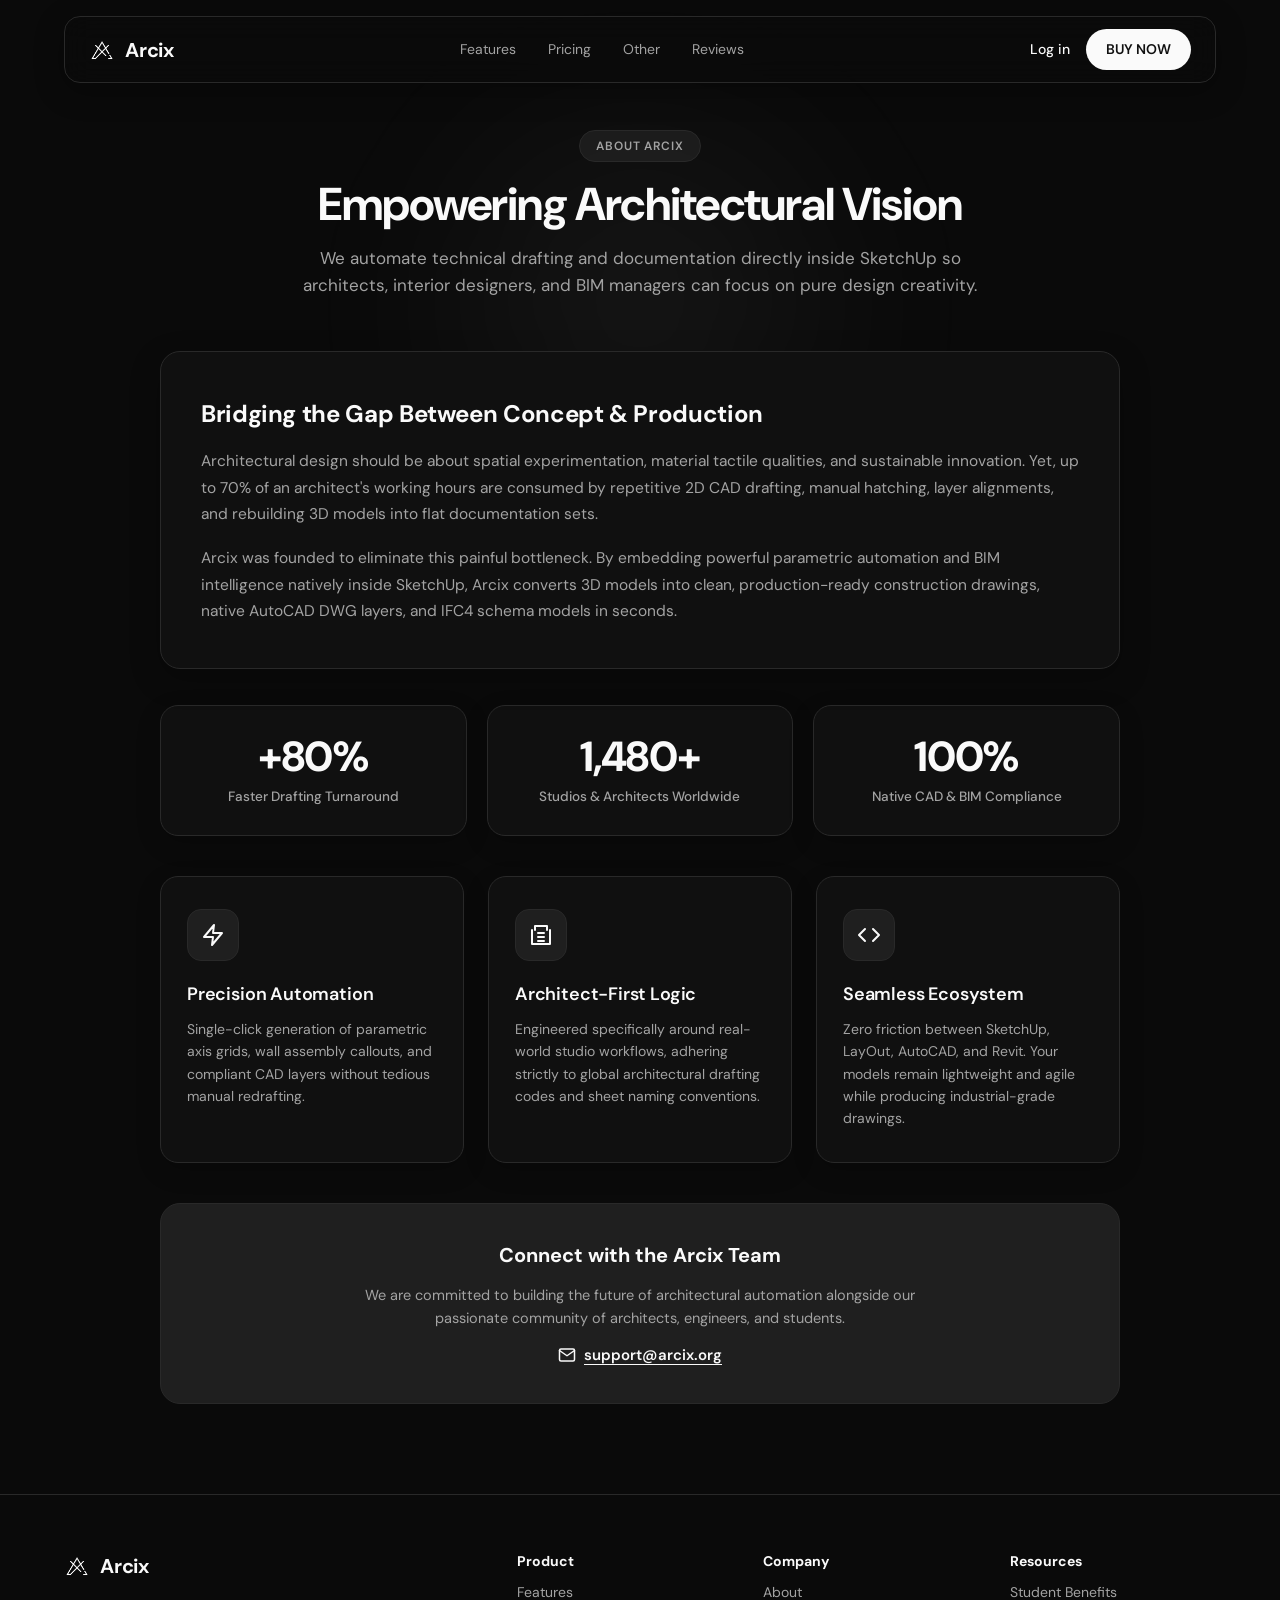
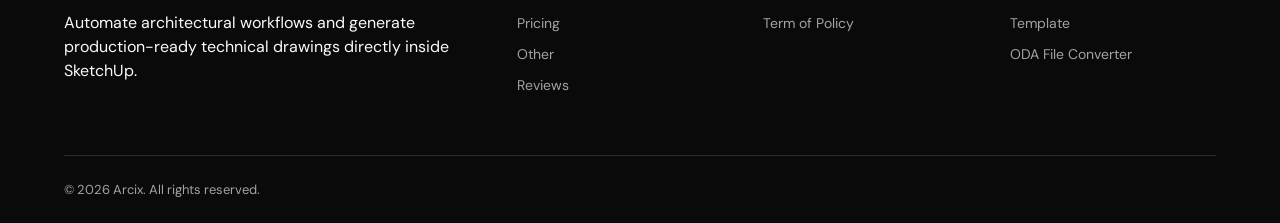
==== commit d8a0420d: "Add files via upload" ====
--- a/about.html
+++ b/about.html
@@ -30,7 +30,7 @@
       <a href="index.html#reviews">Reviews</a>
     </nav>
     <div class="header-actions">
-      <a class="login" href="#">Log in</a>
+      <a class="login" href="https://app.lemonsqueezy.com/my-orders/login">Log in</a>
       <a class="button button-dark" href="index.html#pricing">BUY NOW</a>
     </div>
   </header>
@@ -43,7 +43,8 @@
         <span class="badge">About Arcix</span>
         <h1 class="page-title">Empowering Architectural Vision</h1>
         <p class="page-subtitle">
-          We automate technical drafting and documentation directly inside SketchUp so architects, interior designers, and BIM managers can focus on pure design creativity.
+          We automate technical drafting and documentation directly inside SketchUp so architects, interior designers,
+          and BIM managers can focus on pure design creativity.
         </p>
       </div>
 
@@ -51,10 +52,14 @@
       <article class="story-card">
         <h2>Bridging the Gap Between Concept &amp; Production</h2>
         <p>
-          Architectural design should be about spatial experimentation, material tactile qualities, and sustainable innovation. Yet, up to 70% of an architect's working hours are consumed by repetitive 2D CAD drafting, manual hatching, layer alignments, and rebuilding 3D models into flat documentation sets.
+          Architectural design should be about spatial experimentation, material tactile qualities, and sustainable
+          innovation. Yet, up to 70% of an architect's working hours are consumed by repetitive 2D CAD drafting, manual
+          hatching, layer alignments, and rebuilding 3D models into flat documentation sets.
         </p>
         <p>
-          Arcix was founded to eliminate this painful bottleneck. By embedding powerful parametric automation and BIM intelligence natively inside SketchUp, Arcix converts 3D models into clean, production-ready construction drawings, native AutoCAD DWG layers, and IFC4 schema models in seconds.
+          Arcix was founded to eliminate this painful bottleneck. By embedding powerful parametric automation and BIM
+          intelligence natively inside SketchUp, Arcix converts 3D models into clean, production-ready construction
+          drawings, native AutoCAD DWG layers, and IFC4 schema models in seconds.
         </p>
       </article>
 
@@ -79,40 +84,46 @@
         <div class="value-card">
           <div class="value-icon-box">
             <!-- Automation Icon -->
-            <svg class="value-icon" viewBox="0 0 24 24" fill="none" stroke="currentColor" stroke-linecap="round" stroke-linejoin="round">
-              <polygon points="13 2 3 14 12 14 11 22 21 10 12 10 13 2"/>
+            <svg class="value-icon" viewBox="0 0 24 24" fill="none" stroke="currentColor" stroke-linecap="round"
+              stroke-linejoin="round">
+              <polygon points="13 2 3 14 12 14 11 22 21 10 12 10 13 2" />
             </svg>
           </div>
           <h3 class="value-title">Precision Automation</h3>
           <p class="value-desc">
-            Single-click generation of parametric axis grids, wall assembly callouts, and compliant CAD layers without tedious manual redrafting.
+            Single-click generation of parametric axis grids, wall assembly callouts, and compliant CAD layers without
+            tedious manual redrafting.
           </p>
         </div>
 
         <div class="value-card">
           <div class="value-icon-box">
             <!-- Architect First Icon -->
-            <svg class="value-icon" viewBox="0 0 24 24" fill="none" stroke="currentColor" stroke-linecap="round" stroke-linejoin="round">
-              <path d="M3 21h18M3 7v14M21 7v14M6 7V3h12v4M9 10h6M9 14h6M9 18h6"/>
+            <svg class="value-icon" viewBox="0 0 24 24" fill="none" stroke="currentColor" stroke-linecap="round"
+              stroke-linejoin="round">
+              <path d="M3 21h18M3 7v14M21 7v14M6 7V3h12v4M9 10h6M9 14h6M9 18h6" />
             </svg>
           </div>
           <h3 class="value-title">Architect-First Logic</h3>
           <p class="value-desc">
-            Engineered specifically around real-world studio workflows, adhering strictly to global architectural drafting codes and sheet naming conventions.
+            Engineered specifically around real-world studio workflows, adhering strictly to global architectural
+            drafting codes and sheet naming conventions.
           </p>
         </div>
 
         <div class="value-card">
           <div class="value-icon-box">
             <!-- Interoperability Icon -->
-            <svg class="value-icon" viewBox="0 0 24 24" fill="none" stroke="currentColor" stroke-linecap="round" stroke-linejoin="round">
-              <polyline points="16 18 22 12 16 6"/>
-              <polyline points="8 6 2 12 8 18"/>
+            <svg class="value-icon" viewBox="0 0 24 24" fill="none" stroke="currentColor" stroke-linecap="round"
+              stroke-linejoin="round">
+              <polyline points="16 18 22 12 16 6" />
+              <polyline points="8 6 2 12 8 18" />
             </svg>
           </div>
           <h3 class="value-title">Seamless Ecosystem</h3>
           <p class="value-desc">
-            Zero friction between SketchUp, LayOut, AutoCAD, and Revit. Your models remain lightweight and agile while producing industrial-grade drawings.
+            Zero friction between SketchUp, LayOut, AutoCAD, and Revit. Your models remain lightweight and agile while
+            producing industrial-grade drawings.
           </p>
         </div>
       </div>
@@ -121,14 +132,16 @@
       <div class="contact-callout">
         <h3>Connect with the Arcix Team</h3>
         <p>
-          We are committed to building the future of architectural automation alongside our passionate community of architects, engineers, and students.
+          We are committed to building the future of architectural automation alongside our passionate community of
+          architects, engineers, and students.
         </p>
-        <a class="contact-email-link" href="mailto:arcix.official@gmail.com">
-          <svg width="18" height="18" viewBox="0 0 24 24" fill="none" stroke="currentColor" stroke-width="2" stroke-linecap="round" stroke-linejoin="round">
-            <path d="M4 4h16c1.1 0 2 .9 2 2v12c0 1.1-.9 2-2 2H4c-1.1 0-2-.9-2-2V6c0-1.1.9-2 2-2z"/>
-            <polyline points="22,6 12,13 2,6"/>
+        <a class="contact-email-link" href="mailto:support@arcix.org">
+          <svg width="18" height="18" viewBox="0 0 24 24" fill="none" stroke="currentColor" stroke-width="2"
+            stroke-linecap="round" stroke-linejoin="round">
+            <path d="M4 4h16c1.1 0 2 .9 2 2v12c0 1.1-.9 2-2 2H4c-1.1 0-2-.9-2-2V6c0-1.1.9-2 2-2z" />
+            <polyline points="22,6 12,13 2,6" />
           </svg>
-          <span>arcix.official@gmail.com</span>
+          <span>support@arcix.org</span>
         </a>
       </div>
     </div>
@@ -143,7 +156,8 @@
             <img class="brand-logo" src="logo/Logo_Light.png" alt="Arcix Logo" />
             <span>Arcix</span>
           </a>
-          <p>Automate architectural workflows and generate production-ready technical drawings directly inside SketchUp.</p>
+          <p>Automate architectural workflows and generate production-ready technical drawings directly inside SketchUp.
+          </p>
         </div>
         <div>
           <h4>Product</h4>
@@ -171,4 +185,4 @@
   </footer>
 </body>
 
-</html>
+</html>
--- a/css/styles.css
+++ b/css/styles.css
@@ -69,7 +69,7 @@
 }
 
 .content-section {
-  padding: 112px 0;
+  padding: 80px 0;
   scroll-margin-top: 32px;
 }
 
@@ -241,24 +241,21 @@
 
   /* Tùy chỉnh khối Features trên điện thoại / tablet */
   .features-section {
-    padding: 64px 0 32px;
+    padding: 40px 0 24px;
+  }
+
+  .features-heading {
+    margin-bottom: 32px;
   }
 
   .features-heading h2 {
     font-size: 20px;
-    margin-bottom: 16px;
+    margin-bottom: 8px;
   }
 
   .features-container {
     width: calc(100% - 24px);
     max-width: 100%;
-  }
-
-  .features-image-wrap {
-    width: 100%;
-    aspect-ratio: 2752 / 1536;
-    height: auto;
-    max-height: none;
   }
 }
 
@@ -293,10 +290,7 @@
 
 .hero-subtitle span {
   display: inline-block;
-  background: rgba(255, 255, 255, 0.12);
-  padding: 3px 6px;
-  border-radius: 4px;
-  line-height: 1.8;
+  line-height: 1.6;
   transition: all 0.2s ease;
 }
 
@@ -495,11 +489,12 @@
 }
 
 /* ==========================================================================
-   10. FEATURES SHOWCASE
+/* ==========================================================================
+   10. FEATURES SHOWCASE - 8 CORE ARCHITECTURAL WORKFLOWS
    ========================================================================== */
 .features-section {
   position: relative;
-  padding: 96px 0 48px;
+  padding: 56px 0 36px;
 }
 
 .features-container {
@@ -507,55 +502,350 @@
   flex-direction: column;
   align-items: center;
   justify-content: center;
-  width: min(1152px, calc(100% - 32px));
-  max-width: 1152px;
+  width: min(1360px, calc(100% - 32px));
+  max-width: 1360px;
   margin: 0 auto;
 }
 
 .features-heading {
-  margin-bottom: 32px;
+  margin-bottom: 56px;
   text-align: center;
   width: 100%;
 }
 
 .features-heading h2 {
-  font-size: clamp(22px, 2.8vw, 36px);
+  font-size: clamp(22px, 2.6vw, 34px);
   margin: 0;
   letter-spacing: -0.02em;
   font-weight: 700;
 }
 
-.features-showcase {
+.features-subheading {
+  margin: 8px auto 0;
+  color: var(--muted);
+  font-size: 14px;
+  max-width: 640px;
+}
+
+/* 4 columns x 2 rows full layout */
+.features-grid {
+  display: grid;
+  grid-template-columns: repeat(4, 1fr);
+  column-gap: 16px;
+  row-gap: 28px;
+  width: 100%;
+}
+
+.feature-card {
+  position: relative;
+  display: flex;
+  flex-direction: column;
+  background: rgba(18, 18, 20, 0.72);
+  border: 1px solid rgba(255, 255, 255, 0.08);
+  border-radius: 12px;
+  overflow: hidden;
+  cursor: pointer;
+  transition: transform 0.25s ease, border-color 0.25s ease, box-shadow 0.25s ease;
+  backdrop-filter: blur(8px);
+  -webkit-backdrop-filter: blur(8px);
+}
+
+html.light .feature-card {
+  background: #ffffff;
+  border-color: rgba(0, 0, 0, 0.08);
+  box-shadow: 0 2px 10px rgba(0, 0, 0, 0.03);
+}
+
+.feature-card:hover {
+  transform: translateY(-4px);
+  border-color: rgba(255, 255, 255, 0.24);
+  box-shadow: 0 12px 28px rgba(0, 0, 0, 0.45);
+}
+
+html.light .feature-card:hover {
+  border-color: rgba(0, 0, 0, 0.2);
+  box-shadow: 0 12px 24px rgba(0, 0, 0, 0.08);
+}
+
+.feature-card-media {
   position: relative;
   width: 100%;
-  display: flex;
+  aspect-ratio: 16 / 9.5;
+  background: #09090b;
+  overflow: hidden;
+}
+
+html.light .feature-card-media {
+  background: #f1f1f3;
+}
+
+.feature-card-media img {
+  width: 100%;
+  height: 100%;
+  object-fit: cover;
+  display: block;
+  transition: transform 0.35s ease;
+}
+
+.feature-card:hover .feature-card-media img {
+  transform: scale(1.05);
+}
+
+.feature-tag {
+  position: absolute;
+  top: 8px;
+  left: 8px;
+  padding: 3px 8px;
+  border-radius: 6px;
+  font-size: 11px;
+  font-weight: 600;
+  letter-spacing: 0.02em;
+  background: rgba(10, 10, 12, 0.8);
+  color: #fafafa;
+  border: 1px solid rgba(255, 255, 255, 0.14);
+  backdrop-filter: blur(6px);
+  -webkit-backdrop-filter: blur(6px);
+  pointer-events: none;
+  z-index: 2;
+}
+
+html.light .feature-tag {
+  background: rgba(255, 255, 255, 0.9);
+  color: #111;
+  border-color: rgba(0, 0, 0, 0.12);
+}
+
+.feature-zoom-btn {
+  position: absolute;
+  top: 8px;
+  right: 8px;
+  width: 28px;
+  height: 28px;
+  border-radius: 50%;
+  background: rgba(10, 10, 12, 0.75);
+  border: 1px solid rgba(255, 255, 255, 0.16);
+  color: #fff;
+  display: flex;
+  align-items: center;
   justify-content: center;
-  align-items: center;
-}
-
-.features-image-wrap {
+  opacity: 0;
+  transform: scale(0.85);
+  transition: opacity 0.2s ease, transform 0.2s ease, background-color 0.2s ease;
+  z-index: 2;
+  cursor: pointer;
+}
+
+html.light .feature-zoom-btn {
+  background: rgba(255, 255, 255, 0.9);
+  color: #111;
+  border-color: rgba(0, 0, 0, 0.12);
+}
+
+.feature-card:hover .feature-zoom-btn {
+  opacity: 1;
+  transform: scale(1);
+}
+
+.feature-card-body {
+  padding: 10px 14px 12px;
+  display: flex;
+  flex-direction: column;
+  gap: 3px;
+}
+
+.feature-card-title {
+  margin: 0;
+  font-size: 14px;
+  font-weight: 600;
+  letter-spacing: -0.01em;
+  color: var(--fg);
+}
+
+.feature-card-desc {
+  margin: 0;
+  font-size: 12px;
+  color: var(--muted);
+  line-height: 1.4;
+  white-space: nowrap;
+  overflow: hidden;
+  text-overflow: ellipsis;
+}
+
+/* "and more" centered rounded pill badge */
+.features-more {
+  margin-top: 50px;
+  display: inline-flex;
+  align-items: center;
+  justify-content: center;
+  padding: 8px 26px;
+  border-radius: 999px;
+  border: 1px solid rgba(255, 255, 255, 0.14);
+  background: rgba(255, 255, 255, 0.05);
+  color: var(--muted);
+  font-size: 13px;
+  font-weight: 500;
+  letter-spacing: 0.03em;
+  text-transform: lowercase;
+  backdrop-filter: blur(10px);
+  -webkit-backdrop-filter: blur(10px);
+  cursor: pointer;
+  text-decoration: none;
+  transition: border-color 0.25s ease, background-color 0.25s ease, color 0.25s ease, transform 0.2s ease;
+}
+
+.features-more:hover {
+  transform: translateY(-2px);
+  border-color: rgba(255, 255, 255, 0.28);
+  background: rgba(255, 255, 255, 0.08);
+  color: var(--fg);
+}
+
+html.light .features-more {
+  background: rgba(0, 0, 0, 0.04);
+  border-color: rgba(0, 0, 0, 0.12);
+  color: var(--muted);
+}
+
+html.light .features-more:hover {
+  background: rgba(0, 0, 0, 0.07);
+  border-color: rgba(0, 0, 0, 0.22);
+  color: var(--fg);
+}
+
+/* Feature Preview Lightbox Modal */
+.feature-modal {
+  position: fixed;
+  inset: 0;
+  z-index: 9999;
+  display: flex;
+  align-items: center;
+  justify-content: center;
+  padding: 24px;
+  background: rgba(0, 0, 0, 0.85);
+  backdrop-filter: blur(16px);
+  -webkit-backdrop-filter: blur(16px);
+  opacity: 0;
+  visibility: hidden;
+  transition: opacity 0.25s ease, visibility 0.25s ease;
+}
+
+.feature-modal.active {
+  opacity: 1;
+  visibility: visible;
+}
+
+.feature-modal-content {
+  position: relative;
+  max-width: 960px;
+  width: 100%;
+  max-height: 90vh;
+  background: #111114;
+  border: 1px solid rgba(255, 255, 255, 0.14);
+  border-radius: 16px;
+  overflow: hidden;
+  box-shadow: 0 30px 80px rgba(0, 0, 0, 0.7);
+  display: flex;
+  flex-direction: column;
+  transform: scale(0.95);
+  transition: transform 0.25s ease;
+}
+
+html.light .feature-modal-content {
+  background: #ffffff;
+  border-color: rgba(0, 0, 0, 0.15);
+  box-shadow: 0 30px 80px rgba(0, 0, 0, 0.2);
+}
+
+.feature-modal.active .feature-modal-content {
+  transform: scale(1);
+}
+
+.feature-modal-media {
   position: relative;
   width: 100%;
-  max-width: 1152px;
-  aspect-ratio: 2752 / 1536;
-  border-radius: 16px;
+  max-height: calc(90vh - 110px);
+  background: #060608;
+  display: flex;
+  align-items: center;
+  justify-content: center;
   overflow: hidden;
-  background: #fbf8f0;
-  border: 1px solid rgba(255, 255, 255, 0.16);
-  box-shadow: 0 24px 60px rgba(0, 0, 0, 0.5);
-  transition: transform 0.3s ease, box-shadow 0.3s ease;
-}
-
-html.light .features-image-wrap {
-  border-color: rgba(0, 0, 0, 0.12);
-  box-shadow: 0 20px 50px rgba(0, 0, 0, 0.1);
-}
-
-.features-main-img {
-  width: 100%;
-  height: 100%;
+}
+
+.feature-modal-media img {
+  max-width: 100%;
+  max-height: calc(90vh - 120px);
   object-fit: contain;
   display: block;
+}
+
+.feature-modal-info {
+  display: flex;
+  align-items: center;
+  justify-content: space-between;
+  padding: 14px 20px;
+  border-top: 1px solid rgba(255, 255, 255, 0.08);
+  background: rgba(20, 20, 24, 0.95);
+}
+
+html.light .feature-modal-info {
+  border-top-color: rgba(0, 0, 0, 0.08);
+  background: rgba(250, 250, 252, 0.98);
+}
+
+.feature-modal-text h3 {
+  margin: 0;
+  font-size: 16px;
+  font-weight: 600;
+  display: flex;
+  align-items: center;
+  gap: 10px;
+}
+
+.feature-modal-text p {
+  margin: 4px 0 0;
+  font-size: 13px;
+  color: var(--muted);
+}
+
+.feature-modal-close {
+  width: 36px;
+  height: 36px;
+  border-radius: 50%;
+  background: rgba(255, 255, 255, 0.08);
+  border: 1px solid rgba(255, 255, 255, 0.12);
+  color: #fff;
+  display: flex;
+  align-items: center;
+  justify-content: center;
+  cursor: pointer;
+  font-size: 18px;
+  line-height: 1;
+  transition: background-color 0.2s ease, transform 0.2s ease;
+  flex-shrink: 0;
+}
+
+html.light .feature-modal-close {
+  background: rgba(0, 0, 0, 0.06);
+  border-color: rgba(0, 0, 0, 0.1);
+  color: #111;
+}
+
+.feature-modal-close:hover {
+  background: rgba(255, 255, 255, 0.18);
+  transform: scale(1.05);
+}
+
+html.light .feature-modal-close:hover {
+  background: rgba(0, 0, 0, 0.12);
+}
+
+/* Tablet breakpoint for 8-feature layout */
+@media (max-width: 1080px) and (min-width: 769px) {
+  .features-grid {
+    grid-template-columns: repeat(2, 1fr);
+    column-gap: 14px;
+    row-gap: 22px;
+  }
 }
 
 /* ==========================================================================
@@ -660,6 +950,10 @@
   align-items: stretch;
 }
 
+.pricing-mobile-dots {
+  display: none;
+}
+
 .price-card {
   display: flex;
   flex-direction: column;
@@ -693,7 +987,7 @@
 }
 
 .featured p,
-.featured > span {
+.featured>span {
   color: #666;
 }
 
@@ -775,7 +1069,7 @@
   color: #666666;
 }
 
-.price-card > span {
+.price-card>span {
   color: var(--muted);
   font-size: 14px;
 }
@@ -1071,6 +1365,7 @@
     opacity: 0;
     transform: translateY(8px);
   }
+
   to {
     opacity: 1;
     transform: translateY(0);
@@ -1658,18 +1953,38 @@
 /* ==========================================================================
    16. RESPONSIVE DESIGN (MEDIA QUERIES)
    ========================================================================== */
-@media (max-width: 760px) {
+@media (max-width: 768px) {
   .site-header {
-    padding: 10px 14px;
-  }
-
-  .site-header nav,
+    padding: 8px 14px;
+    width: calc(100% - 20px);
+    top: 10px;
+  }
+
+  .site-header nav {
+    display: none;
+  }
+
   .login {
-    display: none;
+    display: inline-flex;
+    align-items: center;
+    font-size: 13px;
+    font-weight: 500;
+    color: var(--fg);
+    padding: 6px 4px;
+    white-space: nowrap;
   }
 
   .header-actions {
     margin-left: auto;
+    display: flex;
+    align-items: center;
+    gap: 12px;
+  }
+
+  .header-actions .button {
+    padding: 8px 14px;
+    font-size: 13px;
+    white-space: nowrap;
   }
 
   .section-pad {
@@ -1691,9 +2006,126 @@
     border-radius: 18px;
   }
 
-  .features-grid,
-  .platform-grid,
+  /* 2-row horizontal swipe for Features on mobile */
+  .features-section {
+    padding: 36px 0 20px;
+    overflow: hidden;
+  }
+
+  .features-container {
+    width: 100%;
+    max-width: 100%;
+    padding: 0 16px;
+    box-sizing: border-box;
+  }
+
+  .features-grid {
+    display: grid;
+    grid-template-columns: none;
+    grid-auto-flow: column;
+    grid-template-rows: repeat(2, minmax(0, auto));
+    grid-auto-columns: min(290px, 78vw);
+    column-gap: 14px;
+    row-gap: 14px;
+    width: calc(100% + 32px);
+    align-self: stretch;
+    overflow-x: auto;
+    overflow-y: hidden;
+    scroll-snap-type: x mandatory;
+    scroll-padding-left: 16px;
+    scroll-padding-right: 16px;
+    -webkit-overflow-scrolling: touch;
+    padding: 4px 16px 14px;
+    margin: 0 -16px;
+    scrollbar-width: none;
+    touch-action: pan-x pan-y;
+  }
+
+  .features-grid::-webkit-scrollbar {
+    display: none;
+  }
+
+  .feature-card {
+    scroll-snap-align: start;
+    scroll-snap-stop: normal;
+    width: 100%;
+    height: 100%;
+    min-width: 0;
+    box-sizing: border-box;
+  }
+
+  .features-more {
+    margin-top: 24px;
+  }
+
+  /* Horizontal swipe for Pricing cards on mobile */
+  .pricing-container {
+    width: 100%;
+    max-width: 100%;
+    padding: 0 16px;
+    box-sizing: border-box;
+    overflow: hidden;
+  }
+
   .pricing-grid {
+    display: flex;
+    flex-direction: row;
+    grid-template-columns: none;
+    overflow-x: auto;
+    overflow-y: hidden;
+    scroll-snap-type: x mandatory;
+    -webkit-overflow-scrolling: touch;
+    gap: 16px;
+    padding: 16px 20px 24px;
+    margin: 0 -16px;
+    scrollbar-width: none;
+  }
+
+  .pricing-grid::-webkit-scrollbar {
+    display: none;
+  }
+
+  .price-card {
+    flex: 0 0 min(310px, 82vw);
+    width: min(310px, 82vw);
+    scroll-snap-align: center;
+    box-sizing: border-box;
+  }
+
+  .price-card.featured {
+    transform: none;
+    border: 2px solid var(--fg);
+  }
+
+  .pricing-mobile-dots {
+    display: flex;
+    align-items: center;
+    justify-content: center;
+    gap: 8px;
+    margin-top: 14px;
+  }
+
+  .pricing-dot {
+    width: 8px;
+    height: 8px;
+    border-radius: 999px;
+    background: rgba(255, 255, 255, 0.22);
+    border: none;
+    padding: 0;
+    cursor: pointer;
+    transition: all 0.25s ease;
+  }
+
+  html.light .pricing-dot {
+    background: rgba(0, 0, 0, 0.18);
+  }
+
+  .pricing-dot.active {
+    width: 24px;
+    background: var(--fg);
+  }
+
+  .platform-grid {
     grid-template-columns: 1fr;
   }
 
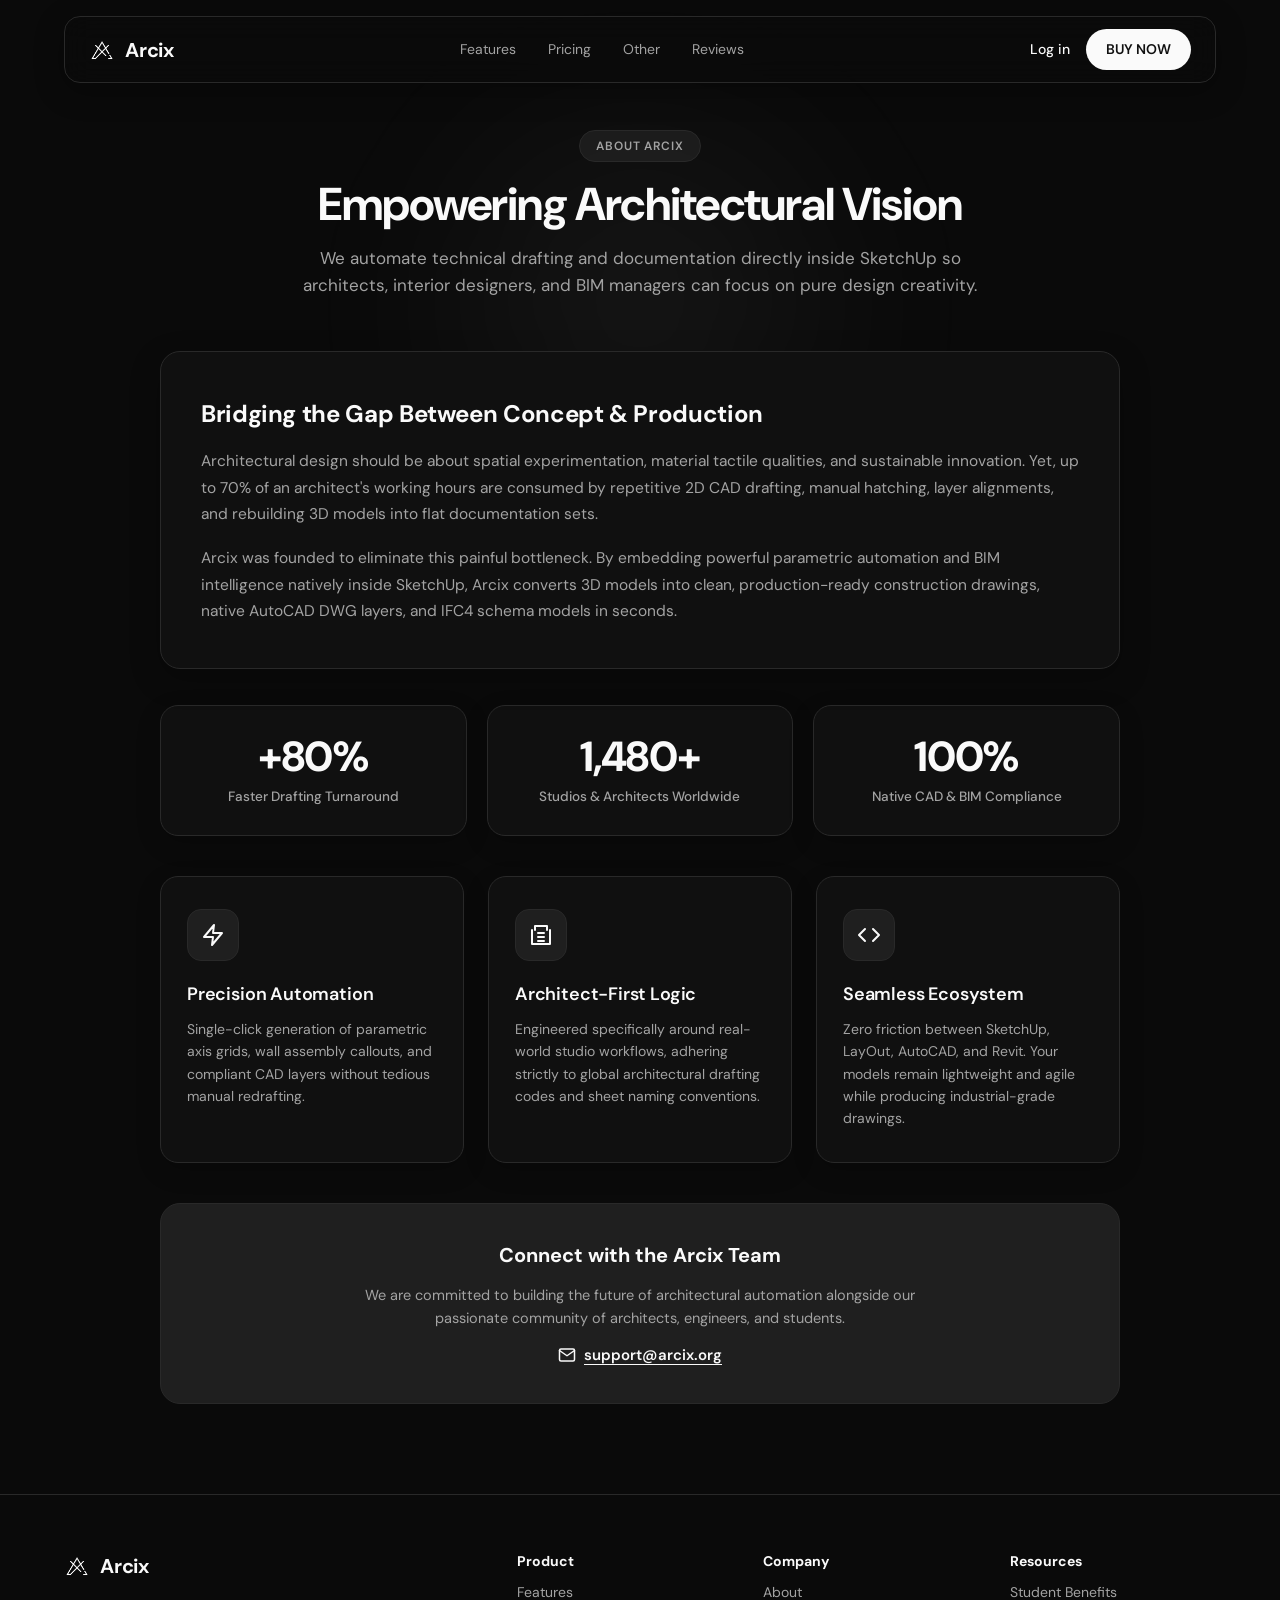
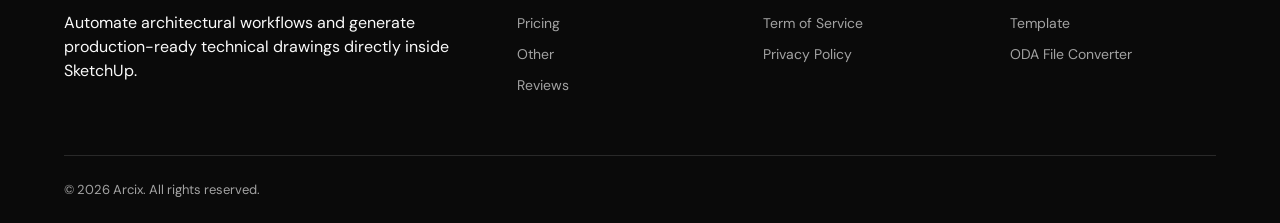
==== commit 3ad59404: "Add files via upload" ====
--- a/about.html
+++ b/about.html
@@ -169,7 +169,8 @@
         <div>
           <h4>Company</h4>
           <a href="about.html">About</a>
-          <a href="terms.html">Term of Policy</a>
+          <a href="terms.html">Term of Service</a>
+          <a href="privacy.html">Privacy Policy</a>
         </div>
         <div>
           <h4>Resources</h4>
